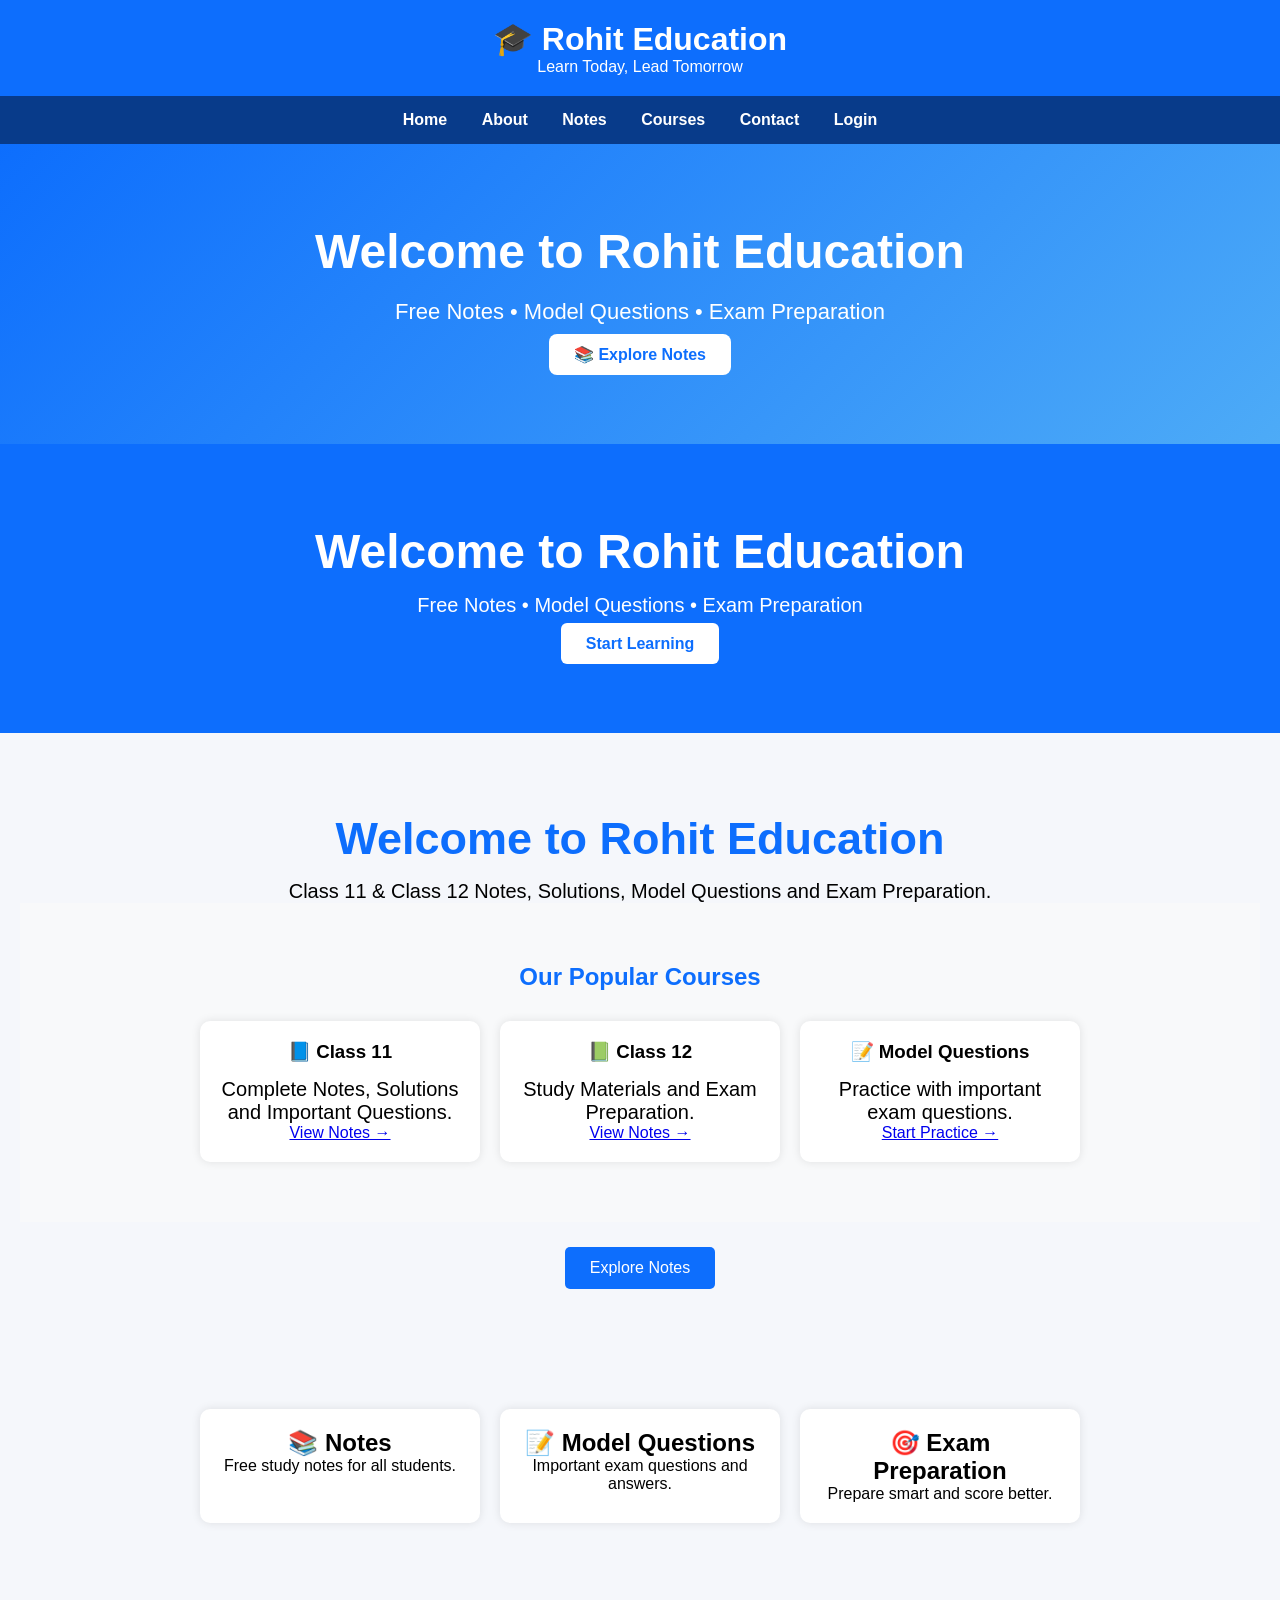
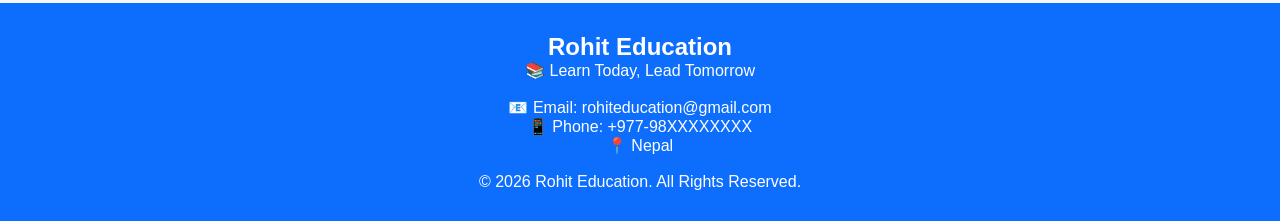
==== index.html @ b74fbb20 "Update index.html" ====
<!DOCTYPE html>
<html lang="en">
<head>
<meta charset="UTF-8">
<meta name="viewport" content="width=device-width, initial-scale=1.0">
<title>Rohit Education</title>

<style>
*{
margin:0;
padding:0;
box-sizing:border-box;
font-family:Arial,sans-serif;
}

body{
background:#f5f7fb;
}

header{
background:#0d6efd;
color:white;
padding:20px;
text-align:center;
}

nav{
background:#084298;
padding:15px;
text-align:center;
}

nav a{
color:white;
text-decoration:none;
margin:15px;
font-weight:bold;
}

nav a:hover{
color:yellow;
}

.hero{
padding:80px 20px;
text-align:center;
}

.hero h1{
font-size:45px;
color:#0d6efd;
}

.hero p{
margin-top:15px;
font-size:20px;
}

.btn{
display:inline-block;
margin-top:25px;
padding:12px 25px;
background:#0d6efd;
color:white;
text-decoration:none;
border-radius:5px;
}

.cards{
display:flex;
justify-content:center;
flex-wrap:wrap;
gap:20px;
padding:40px;
}

.card{
background:white;
width:280px;
padding:20px;
border-radius:10px;
box-shadow:0 0 10px rgba(0,0,0,.1);
text-align:center;
}

footer{
background:#212529;
color:white;
text-align:center;
padding:20px;
margin-top:40px;
}
</style>

<header style="background:#0d6efd;padding:20px;text-align:center;color:white;">
    <h1>🎓 Rohit Education</h1>
    <p>Learn Today, Lead Tomorrow</p>
</header><link rel="stylesheet" href="style.css">

<nav style="background:#083b8a;padding:15px;text-align:center;">
    <a href="index.html" style="color:white;margin:15px;text-decoration:none;">Home</a>
    <a href="about.html" style="color:white;margin:15px;text-decoration:none;">About</a>
    <a href="notes.html" style="color:white;margin:15px;text-decoration:none;">Notes</a>
    <a href="courses.html" style="color:white;margin:15px;text-decoration:none;">Courses</a>
    <a href="contact.html" style="color:white;margin:15px;text-decoration:none;">Contact</a>
    <a href="login.html" style="color:white;margin:15px;text-decoration:none;">Login</a>
</nav>

<section style="background:linear-gradient(135deg,#0d6efd,#4dabf7);color:white;text-align:center;padding:80px 20px;">
    <h1 style="font-size:48px;">Welcome to Rohit Education</h1>
    <p style="font-size:22px;margin:20px 0;">
        Free Notes • Model Questions • Exam Preparation
    </p>
    <a href="notes.html" style="background:white;color:#0d6efd;padding:12px 25px;border-radius:8px;text-decoration:none;font-weight:bold;">
        📚 Explore Notes
    </a>
</section>
</nav>
<section style="background:#0d6efd;color:white;text-align:center;padding:80px 20px;">
<h1 style="font-size:48px;">Welcome to Rohit Education</h1>
<p style="font-size:20px;margin-top:15px;">
Free Notes • Model Questions • Exam Preparation
</p>
<br>
<a href="notes.html" style="background:white;color:#0d6efd;padding:12px 25px;text-decoration:none;border-radius:6px;font-weight:bold;">
Start Learning
</a>
</section>
<section class="hero">
<h1>Welcome to Rohit Education</h1>
<p>Class 11 & Class 12 Notes, Solutions, Model Questions and Exam Preparation.</p>
<section style="padding:60px 20px;background:#f8f9fa;">
<h2 style="text-align:center;color:#0d6efd;">Our Popular Courses</h2>

<div style="display:flex;flex-wrap:wrap;justify-content:center;gap:20px;margin-top:30px;">

<div style="background:white;width:280px;padding:20px;border-radius:10px;box-shadow:0 0 10px rgba(0,0,0,.1);">
<h3>📘 Class 11</h3>
<p>Complete Notes, Solutions and Important Questions.</p>
<a href="notes.html">View Notes →</a>
</div>

<div style="background:white;width:280px;padding:20px;border-radius:10px;box-shadow:0 0 10px rgba(0,0,0,.1);">
<h3>📗 Class 12</h3>
<p>Study Materials and Exam Preparation.</p>
<a href="notes.html">View Notes →</a>
</div>

<div style="background:white;width:280px;padding:20px;border-radius:10px;box-shadow:0 0 10px rgba(0,0,0,.1);">
<h3>📝 Model Questions</h3>
<p>Practice with important exam questions.</p>
<a href="notes.html">Start Practice →</a>
</div>

</div>
</section>
<a class="btn" href="notes.html">Explore Notes</a>

</section>

<div class="cards">

<div class="card">
<h2>📚 Notes</h2>
<p>Free study notes for all students.</p>
</div>

<div class="card">
<h2>📝 Model Questions</h2>
<p>Important exam questions and answers.</p>
</div>

<div class="card">
<h2>🎯 Exam Preparation</h2>
<p>Prepare smart and score better.</p>
</div>

</div>

<footer style="background:#0d6efd;color:white;padding:30px;text-align:center;">
<h2>Rohit Education</h2>
<p>📚 Learn Today, Lead Tomorrow</p>
<br>
<p>📧 Email: rohiteducation@gmail.com</p>
<p>📱 Phone: +977-98XXXXXXXX</p>
<p>📍 Nepal</p>
<br>
<p>© 2026 Rohit Education. All Rights Reserved.</p>
</footer>



</body>
</html>
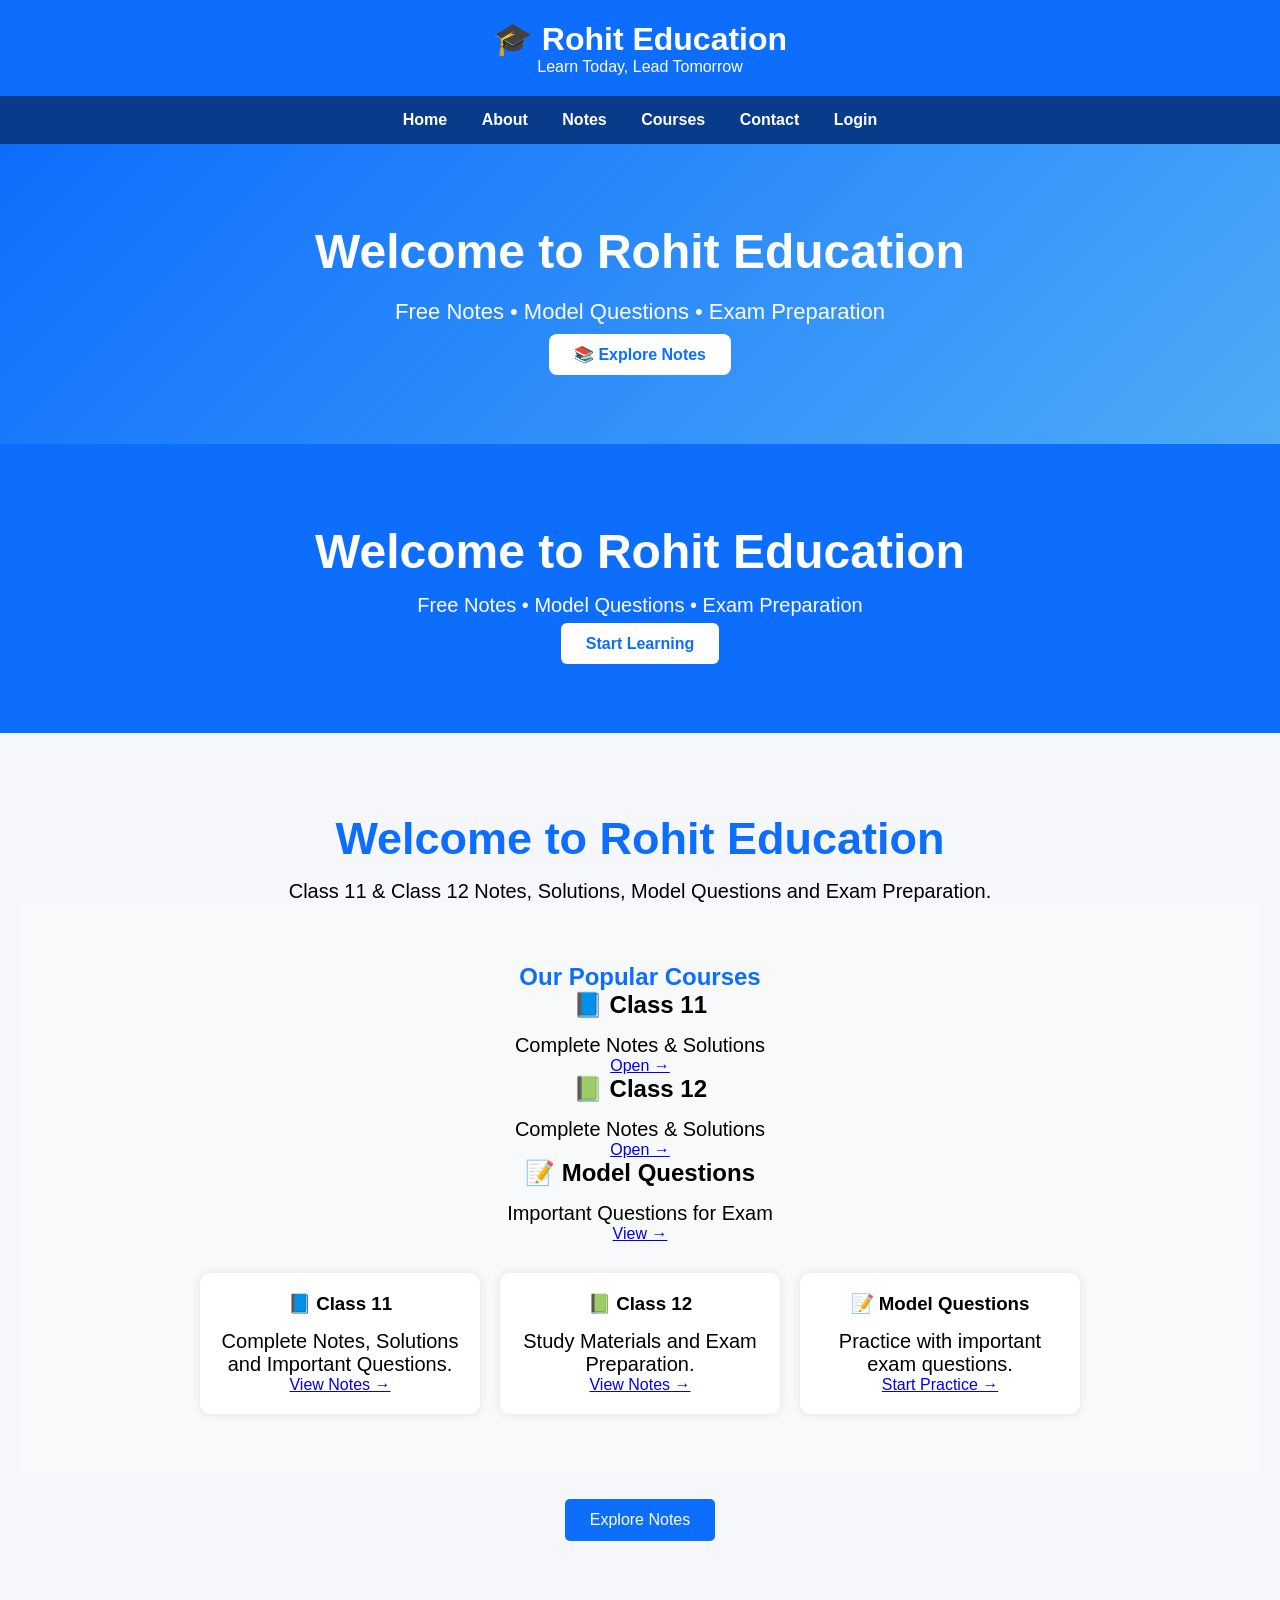
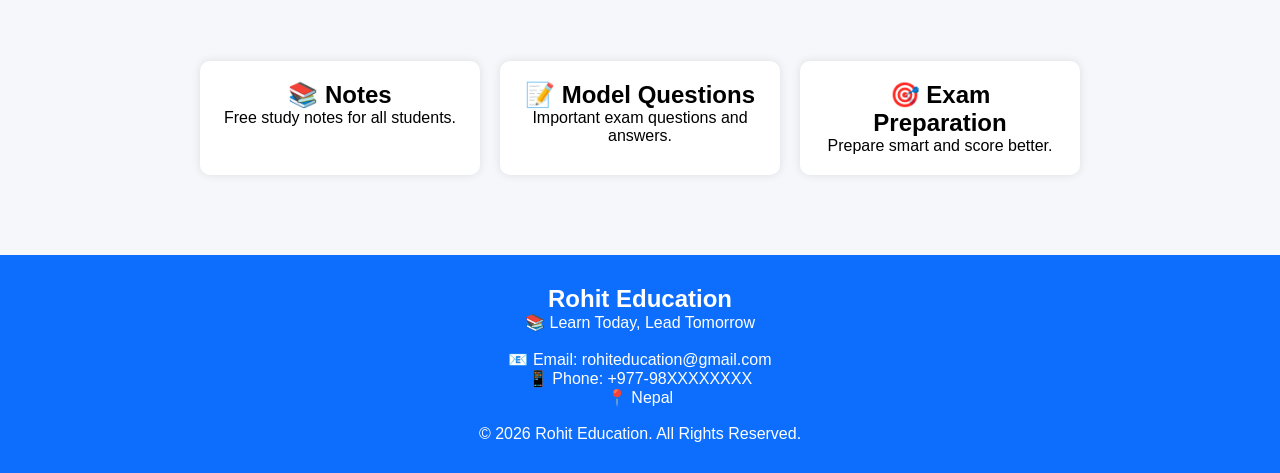
==== commit 28bdc958: "Update index.html" ====
--- a/index.html
+++ b/index.html
@@ -131,7 +131,27 @@
 <p>Class 11 & Class 12 Notes, Solutions, Model Questions and Exam Preparation.</p>
 <section style="padding:60px 20px;background:#f8f9fa;">
 <h2 style="text-align:center;color:#0d6efd;">Our Popular Courses</h2>
-
+<section class="subjects">
+
+<div class="subject">
+<h2>📘 Class 11</h2>
+<p>Complete Notes & Solutions</p>
+<a href="notes.html">Open →</a>
+</div>
+
+<div class="subject">
+<h2>📗 Class 12</h2>
+<p>Complete Notes & Solutions</p>
+<a href="notes.html">Open →</a>
+</div>
+
+<div class="subject">
+<h2>📝 Model Questions</h2>
+<p>Important Questions for Exam</p>
+<a href="notes.html">View →</a>
+</div>
+
+</section>
 <div style="display:flex;flex-wrap:wrap;justify-content:center;gap:20px;margin-top:30px;">
 
 <div style="background:white;width:280px;padding:20px;border-radius:10px;box-shadow:0 0 10px rgba(0,0,0,.1);">
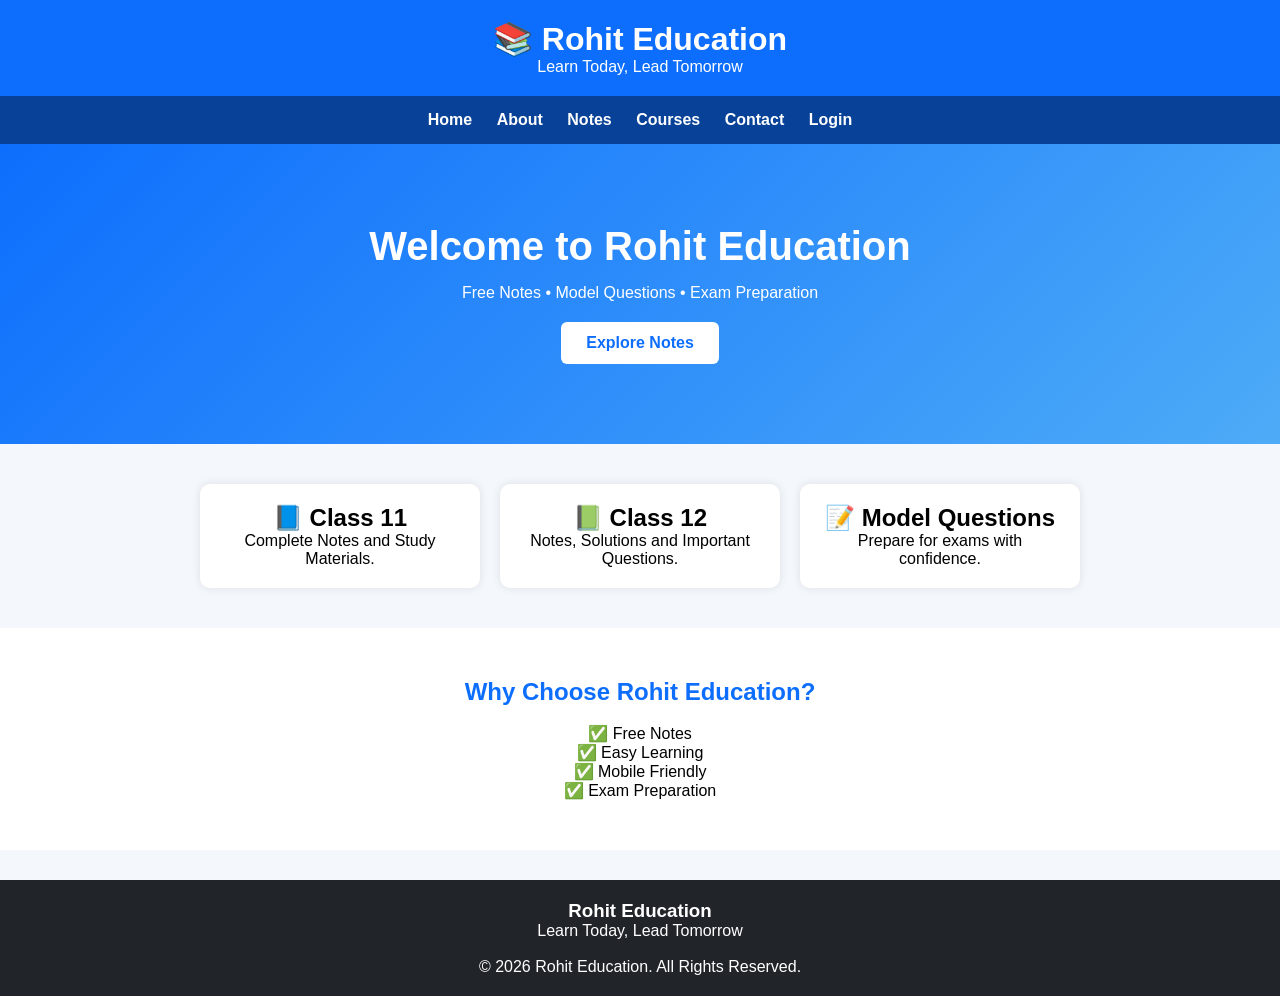
==== commit 4def8887: "Update index.html" ====
--- a/index.html
+++ b/index.html
@@ -14,7 +14,7 @@
 }
 
 body{
-background:#f5f7fb;
+background:#f4f8fc;
 }
 
 header{
@@ -33,45 +33,39 @@
 nav a{
 color:white;
 text-decoration:none;
-margin:15px;
+margin:10px;
 font-weight:bold;
 }
 
-nav a:hover{
-color:yellow;
-}
-
 .hero{
+background:linear-gradient(135deg,#0d6efd,#4dabf7);
+color:white;
+text-align:center;
 padding:80px 20px;
-text-align:center;
 }
 
 .hero h1{
-font-size:45px;
-color:#0d6efd;
-}
-
-.hero p{
-margin-top:15px;
-font-size:20px;
+font-size:40px;
+margin-bottom:15px;
 }
 
 .btn{
 display:inline-block;
-margin-top:25px;
+margin-top:20px;
 padding:12px 25px;
-background:#0d6efd;
-color:white;
+background:white;
+color:#0d6efd;
 text-decoration:none;
-border-radius:5px;
+border-radius:6px;
+font-weight:bold;
 }
 
 .cards{
 display:flex;
+flex-wrap:wrap;
 justify-content:center;
-flex-wrap:wrap;
 gap:20px;
-padding:40px;
+padding:40px 20px;
 }
 
 .card{
@@ -88,127 +82,71 @@
 color:white;
 text-align:center;
 padding:20px;
-margin-top:40px;
+margin-top:30px;
 }
 </style>
 
-<header style="background:#0d6efd;padding:20px;text-align:center;color:white;">
-    <h1>🎓 Rohit Education</h1>
-    <p>Learn Today, Lead Tomorrow</p>
-</header><link rel="stylesheet" href="style.css">
+</head>
 
-<nav style="background:#083b8a;padding:15px;text-align:center;">
-    <a href="index.html" style="color:white;margin:15px;text-decoration:none;">Home</a>
-    <a href="about.html" style="color:white;margin:15px;text-decoration:none;">About</a>
-    <a href="notes.html" style="color:white;margin:15px;text-decoration:none;">Notes</a>
-    <a href="courses.html" style="color:white;margin:15px;text-decoration:none;">Courses</a>
-    <a href="contact.html" style="color:white;margin:15px;text-decoration:none;">Contact</a>
-    <a href="login.html" style="color:white;margin:15px;text-decoration:none;">Login</a>
+<body>
+
+<header>
+<h1>📚 Rohit Education</h1>
+<p>Learn Today, Lead Tomorrow</p>
+</header>
+
+<nav>
+<a href="index.html">Home</a>
+<a href="about.html">About</a>
+<a href="notes.html">Notes</a>
+<a href="courses.html">Courses</a>
+<a href="contact.html">Contact</a>
+<a href="login.html">Login</a>
 </nav>
 
-<section style="background:linear-gradient(135deg,#0d6efd,#4dabf7);color:white;text-align:center;padding:80px 20px;">
-    <h1 style="font-size:48px;">Welcome to Rohit Education</h1>
-    <p style="font-size:22px;margin:20px 0;">
-        Free Notes • Model Questions • Exam Preparation
-    </p>
-    <a href="notes.html" style="background:white;color:#0d6efd;padding:12px 25px;border-radius:8px;text-decoration:none;font-weight:bold;">
-        📚 Explore Notes
-    </a>
-</section>
-</nav>
-<section style="background:#0d6efd;color:white;text-align:center;padding:80px 20px;">
-<h1 style="font-size:48px;">Welcome to Rohit Education</h1>
-<p style="font-size:20px;margin-top:15px;">
-Free Notes • Model Questions • Exam Preparation
-</p>
-<br>
-<a href="notes.html" style="background:white;color:#0d6efd;padding:12px 25px;text-decoration:none;border-radius:6px;font-weight:bold;">
-Start Learning
-</a>
-</section>
 <section class="hero">
 <h1>Welcome to Rohit Education</h1>
-<p>Class 11 & Class 12 Notes, Solutions, Model Questions and Exam Preparation.</p>
-<section style="padding:60px 20px;background:#f8f9fa;">
-<h2 style="text-align:center;color:#0d6efd;">Our Popular Courses</h2>
-<section class="subjects">
 
-<div class="subject">
-<h2>📘 Class 11</h2>
-<p>Complete Notes & Solutions</p>
-<a href="notes.html">Open →</a>
-</div>
+<p>Free Notes • Model Questions • Exam Preparation</p>
 
-<div class="subject">
-<h2>📗 Class 12</h2>
-<p>Complete Notes & Solutions</p>
-<a href="notes.html">Open →</a>
-</div>
-
-<div class="subject">
-<h2>📝 Model Questions</h2>
-<p>Important Questions for Exam</p>
-<a href="notes.html">View →</a>
-</div>
-
-</section>
-<div style="display:flex;flex-wrap:wrap;justify-content:center;gap:20px;margin-top:30px;">
-
-<div style="background:white;width:280px;padding:20px;border-radius:10px;box-shadow:0 0 10px rgba(0,0,0,.1);">
-<h3>📘 Class 11</h3>
-<p>Complete Notes, Solutions and Important Questions.</p>
-<a href="notes.html">View Notes →</a>
-</div>
-
-<div style="background:white;width:280px;padding:20px;border-radius:10px;box-shadow:0 0 10px rgba(0,0,0,.1);">
-<h3>📗 Class 12</h3>
-<p>Study Materials and Exam Preparation.</p>
-<a href="notes.html">View Notes →</a>
-</div>
-
-<div style="background:white;width:280px;padding:20px;border-radius:10px;box-shadow:0 0 10px rgba(0,0,0,.1);">
-<h3>📝 Model Questions</h3>
-<p>Practice with important exam questions.</p>
-<a href="notes.html">Start Practice →</a>
-</div>
-
-</div>
-</section>
-<a class="btn" href="notes.html">Explore Notes</a>
+<a href="notes.html" class="btn">Explore Notes</a>
 
 </section>
 
-<div class="cards">
+<section class="cards">
 
 <div class="card">
-<h2>📚 Notes</h2>
-<p>Free study notes for all students.</p>
+<h2>📘 Class 11</h2>
+<p>Complete Notes and Study Materials.</p>
+</div>
+
+<div class="card">
+<h2>📗 Class 12</h2>
+<p>Notes, Solutions and Important Questions.</p>
 </div>
 
 <div class="card">
 <h2>📝 Model Questions</h2>
-<p>Important exam questions and answers.</p>
+<p>Prepare for exams with confidence.</p>
 </div>
 
-<div class="card">
-<h2>🎯 Exam Preparation</h2>
-<p>Prepare smart and score better.</p>
-</div>
+</section>
 
-</div>
+<section style="padding:50px;text-align:center;background:white;">
+<h2 style="color:#0d6efd;">Why Choose Rohit Education?</h2>
+<br>
+<p>✅ Free Notes</p>
+<p>✅ Easy Learning</p>
+<p>✅ Mobile Friendly</p>
+<p>✅ Exam Preparation</p>
+</section>
 
-<footer style="background:#0d6efd;color:white;padding:30px;text-align:center;">
-<h2>Rohit Education</h2>
-<p>📚 Learn Today, Lead Tomorrow</p>
-<br>
-<p>📧 Email: rohiteducation@gmail.com</p>
-<p>📱 Phone: +977-98XXXXXXXX</p>
-<p>📍 Nepal</p>
+<footer>
+<h3>Rohit Education</h3>
+<p>Learn Today, Lead Tomorrow</p>
 <br>
 <p>© 2026 Rohit Education. All Rights Reserved.</p>
 </footer>
 
-
-
 </body>
 </html>
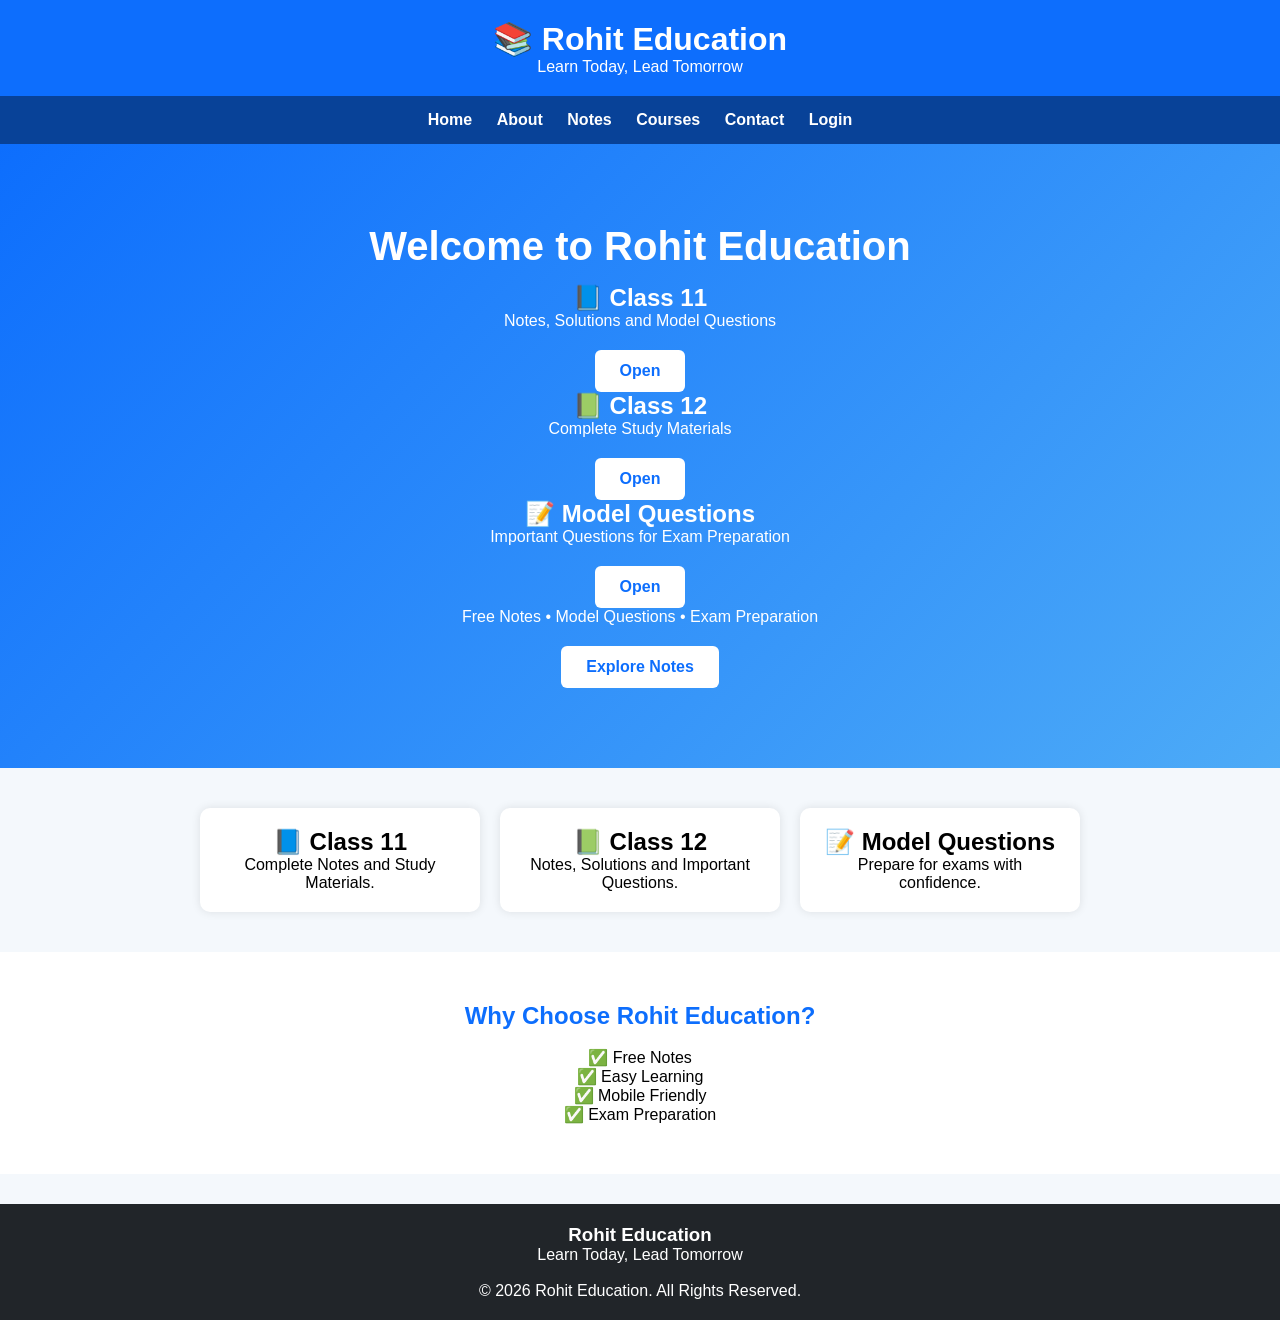
==== commit 98dd597a: "Update index.html" ====
--- a/index.html
+++ b/index.html
@@ -106,7 +106,27 @@
 
 <section class="hero">
 <h1>Welcome to Rohit Education</h1>
+<section class="subjects">
 
+<div class="subject">
+<h2>📘 Class 11</h2>
+<p>Notes, Solutions and Model Questions</p>
+<a href="notes.html" class="btn">Open</a>
+</div>
+
+<div class="subject">
+<h2>📗 Class 12</h2>
+<p>Complete Study Materials</p>
+<a href="notes.html" class="btn">Open</a>
+</div>
+
+<div class="subject">
+<h2>📝 Model Questions</h2>
+<p>Important Questions for Exam Preparation</p>
+<a href="notes.html" class="btn">Open</a>
+</div>
+
+</section>
 <p>Free Notes • Model Questions • Exam Preparation</p>
 
 <a href="notes.html" class="btn">Explore Notes</a>
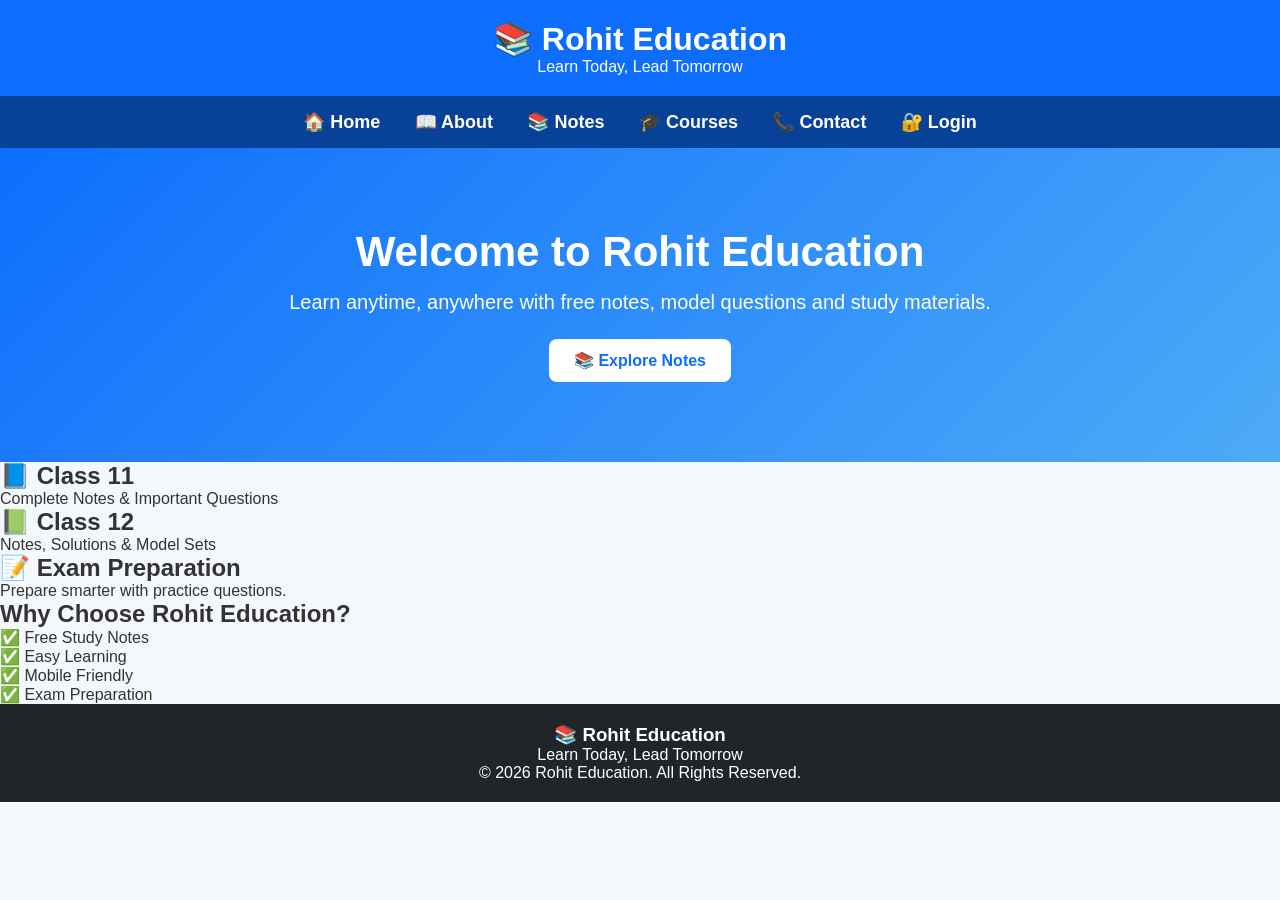
==== commit f430022b: "Update index.html" ====
--- a/index.html
+++ b/index.html
@@ -1,3 +1,4 @@
+
 <!DOCTYPE html>
 <html lang="en">
 <head>
@@ -5,168 +6,81 @@
 <meta name="viewport" content="width=device-width, initial-scale=1.0">
 <title>Rohit Education</title>
 
-<style>
-*{
-margin:0;
-padding:0;
-box-sizing:border-box;
-font-family:Arial,sans-serif;
-}
-
-body{
-background:#f4f8fc;
-}
-
-header{
-background:#0d6efd;
-color:white;
-padding:20px;
-text-align:center;
-}
-
-nav{
-background:#084298;
-padding:15px;
-text-align:center;
-}
-
-nav a{
-color:white;
-text-decoration:none;
-margin:10px;
-font-weight:bold;
-}
-
-.hero{
-background:linear-gradient(135deg,#0d6efd,#4dabf7);
-color:white;
-text-align:center;
-padding:80px 20px;
-}
-
-.hero h1{
-font-size:40px;
-margin-bottom:15px;
-}
-
-.btn{
-display:inline-block;
-margin-top:20px;
-padding:12px 25px;
-background:white;
-color:#0d6efd;
-text-decoration:none;
-border-radius:6px;
-font-weight:bold;
-}
-
-.cards{
-display:flex;
-flex-wrap:wrap;
-justify-content:center;
-gap:20px;
-padding:40px 20px;
-}
-
-.card{
-background:white;
-width:280px;
-padding:20px;
-border-radius:10px;
-box-shadow:0 0 10px rgba(0,0,0,.1);
-text-align:center;
-}
-
-footer{
-background:#212529;
-color:white;
-text-align:center;
-padding:20px;
-margin-top:30px;
-}
-</style>
-
+<link rel="stylesheet" href="style.css">
 </head>
 
 <body>
 
 <header>
+<div class="logo">
 <h1>📚 Rohit Education</h1>
 <p>Learn Today, Lead Tomorrow</p>
+</div>
 </header>
 
 <nav>
-<a href="index.html">Home</a>
-<a href="about.html">About</a>
-<a href="notes.html">Notes</a>
-<a href="courses.html">Courses</a>
-<a href="contact.html">Contact</a>
-<a href="login.html">Login</a>
+<a href="index.html">🏠 Home</a>
+<a href="about.html">📖 About</a>
+<a href="notes.html">📚 Notes</a>
+<a href="courses.html">🎓 Courses</a>
+<a href="contact.html">📞 Contact</a>
+<a href="login.html">🔐 Login</a>
 </nav>
 
 <section class="hero">
 <h1>Welcome to Rohit Education</h1>
+
+<p>
+Learn anytime, anywhere with free notes, model questions and study materials.
+</p>
+
+<a href="notes.html" class="btn">📚 Explore Notes</a>
+
+</section>
+
 <section class="subjects">
 
 <div class="subject">
 <h2>📘 Class 11</h2>
-<p>Notes, Solutions and Model Questions</p>
-<a href="notes.html" class="btn">Open</a>
+<p>Complete Notes & Important Questions</p>
 </div>
 
 <div class="subject">
 <h2>📗 Class 12</h2>
-<p>Complete Study Materials</p>
-<a href="notes.html" class="btn">Open</a>
+<p>Notes, Solutions & Model Sets</p>
 </div>
 
 <div class="subject">
-<h2>📝 Model Questions</h2>
-<p>Important Questions for Exam Preparation</p>
-<a href="notes.html" class="btn">Open</a>
-</div>
-
-</section>
-<p>Free Notes • Model Questions • Exam Preparation</p>
-
-<a href="notes.html" class="btn">Explore Notes</a>
-
-</section>
-
-<section class="cards">
-
-<div class="card">
-<h2>📘 Class 11</h2>
-<p>Complete Notes and Study Materials.</p>
-</div>
-
-<div class="card">
-<h2>📗 Class 12</h2>
-<p>Notes, Solutions and Important Questions.</p>
-</div>
-
-<div class="card">
-<h2>📝 Model Questions</h2>
-<p>Prepare for exams with confidence.</p>
+<h2>📝 Exam Preparation</h2>
+<p>Prepare smarter with practice questions.</p>
 </div>
 
 </section>
 
-<section style="padding:50px;text-align:center;background:white;">
-<h2 style="color:#0d6efd;">Why Choose Rohit Education?</h2>
-<br>
-<p>✅ Free Notes</p>
-<p>✅ Easy Learning</p>
-<p>✅ Mobile Friendly</p>
-<p>✅ Exam Preparation</p>
+<section class="why">
+
+<h2>Why Choose Rohit Education?</h2>
+
+<ul>
+<li>✅ Free Study Notes</li>
+<li>✅ Easy Learning</li>
+<li>✅ Mobile Friendly</li>
+<li>✅ Exam Preparation</li>
+</ul>
+
 </section>
 
 <footer>
-<h3>Rohit Education</h3>
+
+<h3>📚 Rohit Education</h3>
+
 <p>Learn Today, Lead Tomorrow</p>
-<br>
+
 <p>© 2026 Rohit Education. All Rights Reserved.</p>
+
 </footer>
+
+<script src="script.js"></script>
 
 </body>
 </html>
--- a/style.css
+++ b/style.css
@@ -0,0 +1,70 @@
+*{
+    margin:0;
+    padding:0;
+    box-sizing:border-box;
+    font-family:Arial,sans-serif;
+}
+
+body{
+    background:#f4f8fc;
+    color:#333;
+}
+
+header{
+    background:#0d6efd;
+    color:white;
+    text-align:center;
+    padding:20px;
+}
+
+nav{
+    background:#084298;
+    text-align:center;
+    padding:15px;
+}
+
+nav a{
+    color:white;
+    text-decoration:none;
+    margin:15px;
+    font-size:18px;
+    font-weight:bold;
+}
+
+nav a:hover{
+    color:#ffd43b;
+}
+
+.hero{
+    background:linear-gradient(135deg,#0d6efd,#4dabf7);
+    color:white;
+    text-align:center;
+    padding:80px 20px;
+}
+
+.hero h1{
+    font-size:42px;
+}
+
+.hero p{
+    margin-top:15px;
+    font-size:20px;
+}
+
+.btn{
+    display:inline-block;
+    margin-top:25px;
+    padding:12px 25px;
+    background:white;
+    color:#0d6efd;
+    text-decoration:none;
+    border-radius:8px;
+    font-weight:bold;
+}
+
+footer{
+    background:#212529;
+    color:white;
+    text-align:center;
+    padding:20px;
+}
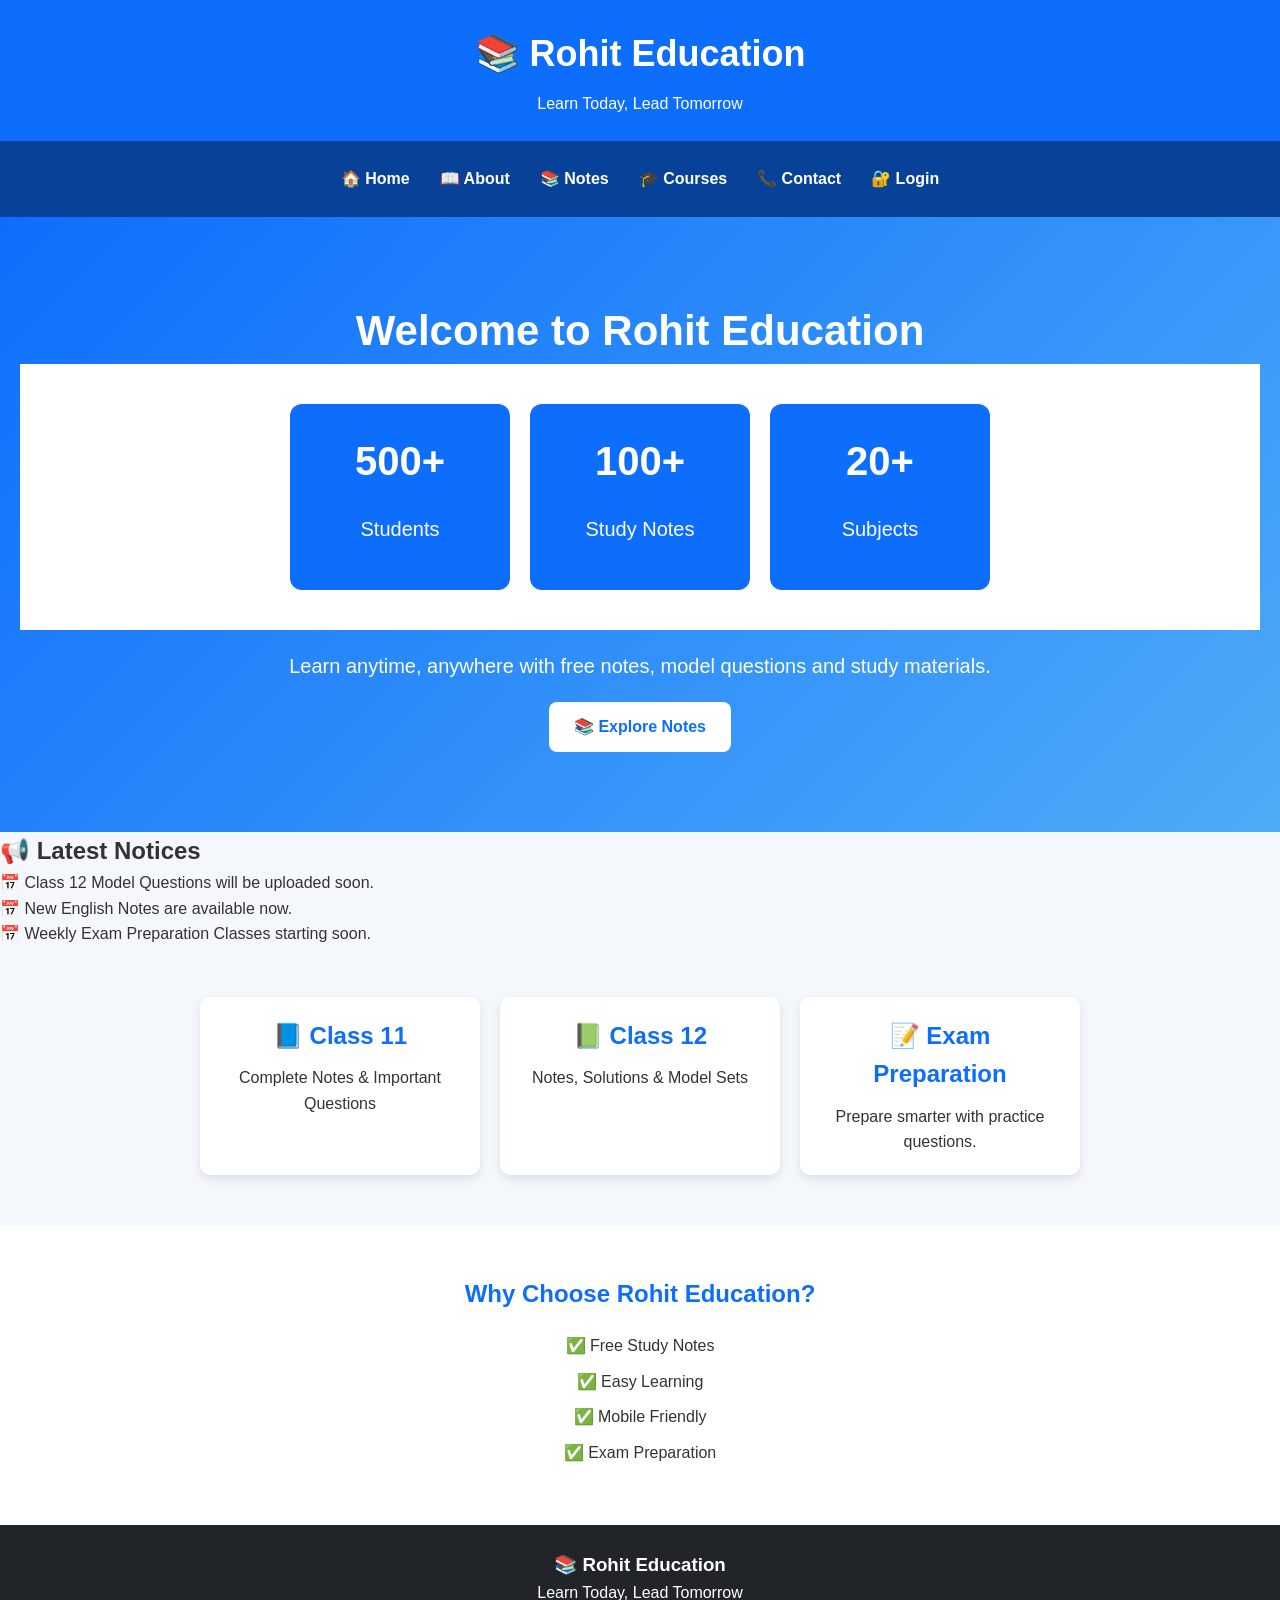
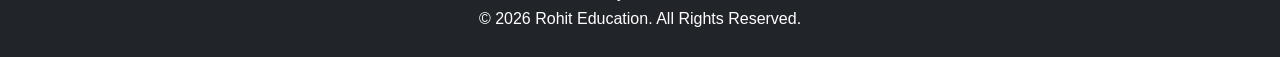
==== commit 45218412: "Update index.html" ====
--- a/index.html
+++ b/index.html
@@ -29,7 +29,22 @@
 
 <section class="hero">
 <h1>Welcome to Rohit Education</h1>
+<section class="stats">
+  <div class="stat">
+    <h2>500+</h2>
+    <p>Students</p>
+  </div>
 
+  <div class="stat">
+    <h2>100+</h2>
+    <p>Study Notes</p>
+  </div>
+
+  <div class="stat">
+    <h2>20+</h2>
+    <p>Subjects</p>
+  </div>
+</section>
 <p>
 Learn anytime, anywhere with free notes, model questions and study materials.
 </p>
@@ -37,7 +52,23 @@
 <a href="notes.html" class="btn">📚 Explore Notes</a>
 
 </section>
+<section class="notice">
 
+<h2>📢 Latest Notices</h2>
+
+<div class="notice-box">
+<p>📅 Class 12 Model Questions will be uploaded soon.</p>
+</div>
+
+<div class="notice-box">
+<p>📅 New English Notes are available now.</p>
+</div>
+
+<div class="notice-box">
+<p>📅 Weekly Exam Preparation Classes starting soon.</p>
+</div>
+
+  </section>
 <section class="subjects">
 
 <div class="subject">
--- a/style.css
+++ b/style.css
@@ -1,70 +1,142 @@
 *{
-    margin:0;
-    padding:0;
-    box-sizing:border-box;
-    font-family:Arial,sans-serif;
+  margin:0;
+  padding:0;
+  box-sizing:border-box;
+  font-family:Arial, sans-serif;
 }
 
 body{
-    background:#f4f8fc;
-    color:#333;
+  background:#f4f8fc;
+  color:#333;
+  line-height:1.6;
 }
 
 header{
-    background:#0d6efd;
-    color:white;
-    text-align:center;
-    padding:20px;
+  background:#0d6efd;
+  color:white;
+  text-align:center;
+  padding:25px;
+}
+
+header h1{
+  font-size:36px;
+}
+
+header p{
+  margin-top:8px;
 }
 
 nav{
-    background:#084298;
-    text-align:center;
-    padding:15px;
+  background:#084298;
+  display:flex;
+  justify-content:center;
+  flex-wrap:wrap;
+  padding:15px;
 }
 
 nav a{
-    color:white;
-    text-decoration:none;
-    margin:15px;
-    font-size:18px;
-    font-weight:bold;
+  color:white;
+  text-decoration:none;
+  margin:10px 15px;
+  font-weight:bold;
 }
 
 nav a:hover{
-    color:#ffd43b;
+  color:#ffd43b;
 }
 
 .hero{
-    background:linear-gradient(135deg,#0d6efd,#4dabf7);
-    color:white;
-    text-align:center;
-    padding:80px 20px;
+  background:linear-gradient(135deg,#0d6efd,#4dabf7);
+  color:white;
+  text-align:center;
+  padding:80px 20px;
 }
 
 .hero h1{
-    font-size:42px;
+  font-size:42px;
 }
 
 .hero p{
-    margin-top:15px;
-    font-size:20px;
+  margin:20px 0;
+  font-size:20px;
 }
 
 .btn{
-    display:inline-block;
-    margin-top:25px;
-    padding:12px 25px;
-    background:white;
-    color:#0d6efd;
-    text-decoration:none;
-    border-radius:8px;
-    font-weight:bold;
+  display:inline-block;
+  background:white;
+  color:#0d6efd;
+  padding:12px 25px;
+  text-decoration:none;
+  border-radius:8px;
+  font-weight:bold;
+}
+
+.subjects{
+  display:flex;
+  justify-content:center;
+  flex-wrap:wrap;
+  gap:20px;
+  padding:50px 20px;
+}
+
+.subject{
+  background:white;
+  width:280px;
+  padding:20px;
+  border-radius:10px;
+  box-shadow:0 4px 10px rgba(0,0,0,.1);
+  text-align:center;
+}
+
+.subject h2{
+  color:#0d6efd;
+  margin-bottom:10px;
+}
+
+.why{
+  background:white;
+  padding:50px 20px;
+  text-align:center;
+}
+
+.why h2{
+  color:#0d6efd;
+  margin-bottom:20px;
+}
+
+.why ul{
+  list-style:none;
+}
+
+.why li{
+  margin:10px 0;
 }
 
 footer{
-    background:#212529;
-    color:white;
-    text-align:center;
-    padding:20px;
+  background:#212529;
+  color:white;
+  text-align:center;
+  padding:25px;
+    }
+.stats{
+  display:flex;
+  justify-content:center;
+  flex-wrap:wrap;
+  gap:20px;
+  background:#ffffff;
+  padding:40px 20px;
 }
+
+.stat{
+  width:220px;
+  background:#0d6efd;
+  color:white;
+  text-align:center;
+  padding:25px;
+  border-radius:12px;
+}
+
+.stat h2{
+  font-size:40px;
+  margin-bottom:10px;
+}
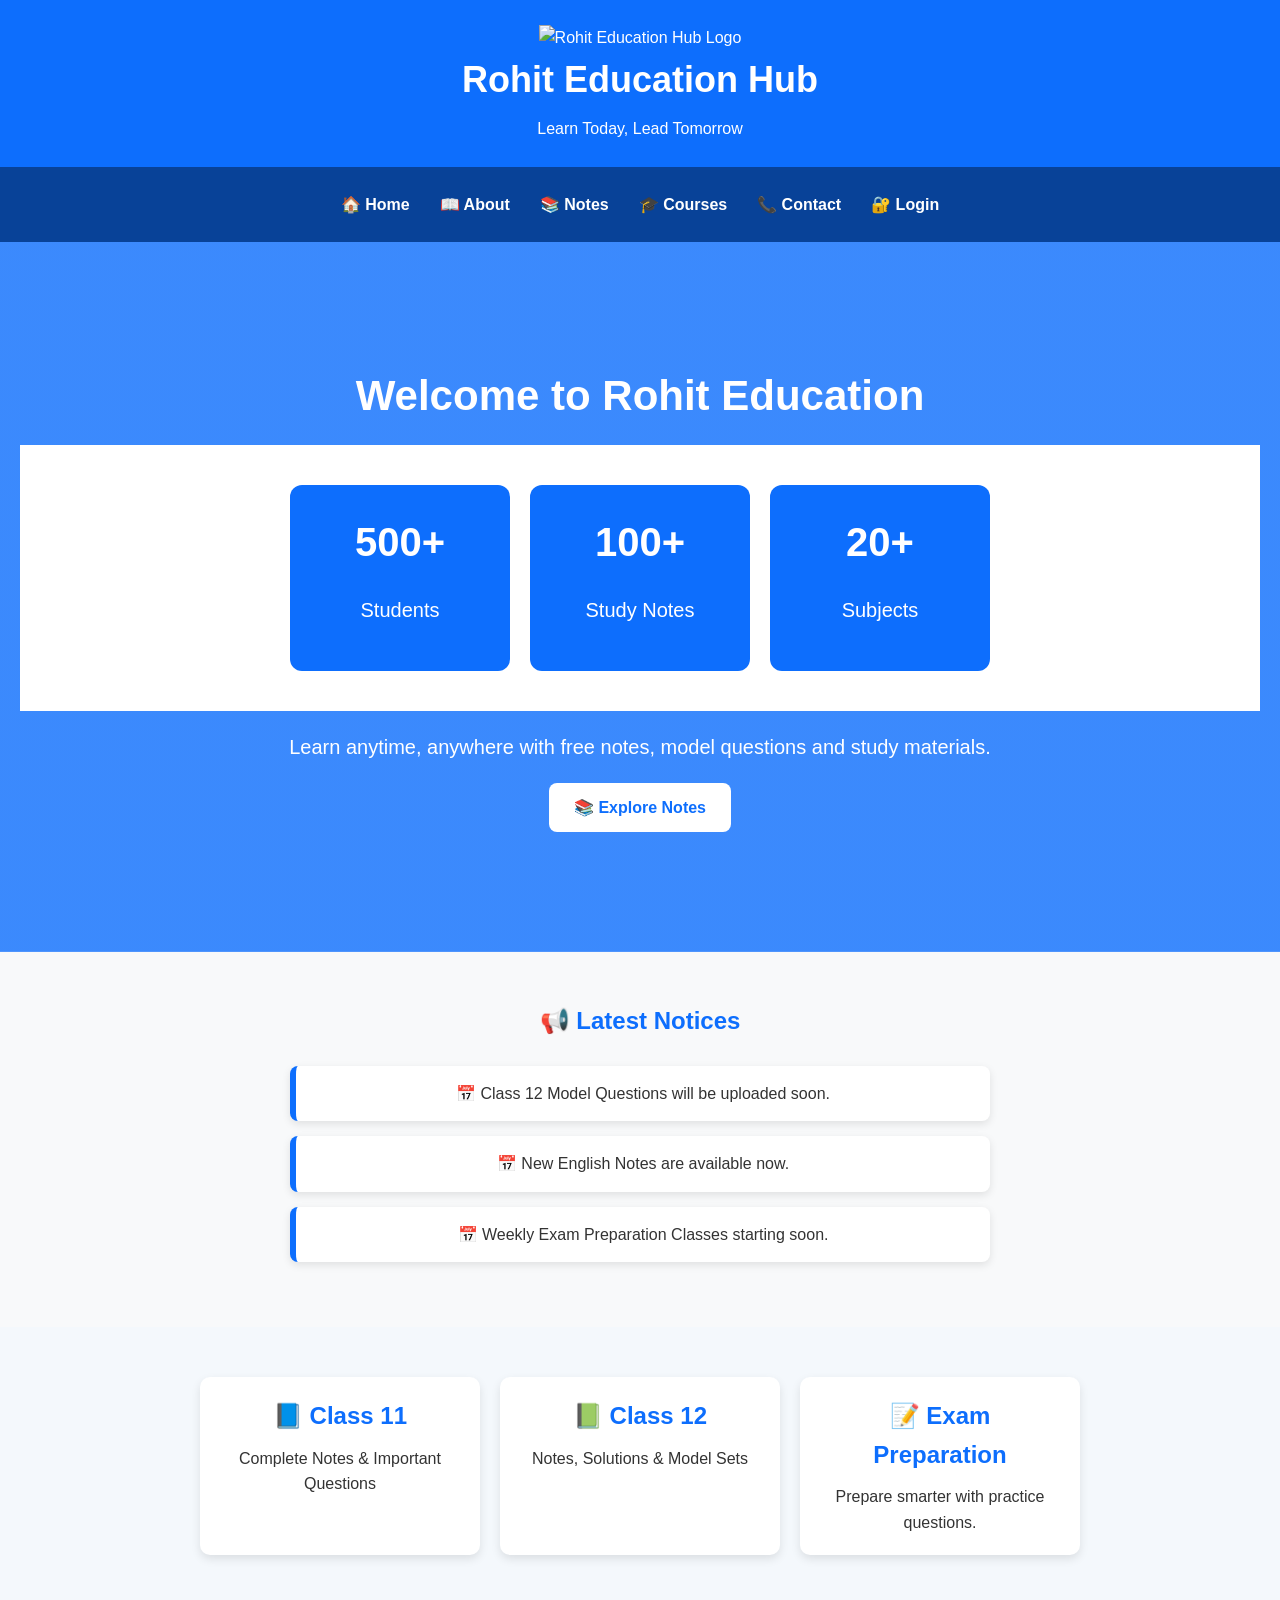
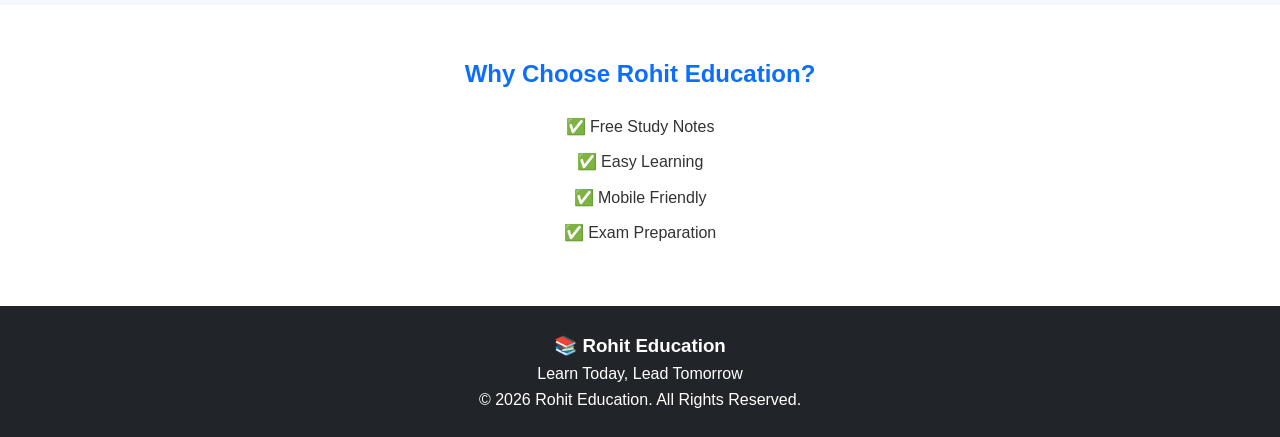
==== commit 7b5f0c5b: "Update index.html" ====
--- a/index.html
+++ b/index.html
@@ -13,8 +13,9 @@
 
 <header>
 <div class="logo">
-<h1>📚 Rohit Education</h1>
-<p>Learn Today, Lead Tomorrow</p>
+    <img src="logo.png" alt="Rohit Education Hub Logo" width="120">
+    <h1>Rohit Education Hub</h1>
+    <p>Learn Today, Lead Tomorrow</p>
 </div>
 </header>
 
--- a/style.css
+++ b/style.css
@@ -46,10 +46,23 @@
 }
 
 .hero{
-  background:linear-gradient(135deg,#0d6efd,#4dabf7);
-  color:white;
-  text-align:center;
-  padding:80px 20px;
+    background:linear-gradient(rgba(13,110,253,0.8),rgba(13,110,253,0.8)),
+    url("https://images.unsplash.com/photo-1524995997946-a1c2e315a42f");
+    background-size:cover;
+    background-position:center;
+    color:white;
+    text-align:center;
+    padding:120px 20px;
+}
+
+.hero h1{
+    font-size:50px;
+    margin-bottom:15px;
+}
+
+.hero p{
+    font-size:22px;
+    margin-bottom:25px;
 }
 
 .hero h1{
@@ -78,7 +91,26 @@
   gap:20px;
   padding:50px 20px;
 }
+.notice{
+padding:50px 20px;
+background:#f8f9fa;
+text-align:center;
+}
 
+.notice h2{
+color:#0d6efd;
+margin-bottom:25px;
+}
+
+.notice-box{
+background:white;
+max-width:700px;
+margin:15px auto;
+padding:15px;
+border-left:6px solid #0d6efd;
+border-radius:8px;
+box-shadow:0 3px 8px rgba(0,0,0,.1);
+}
 .subject{
   background:white;
   width:280px;
@@ -140,3 +172,9 @@
   font-size:40px;
   margin-bottom:10px;
 }
+.subject:hover,
+.stat:hover,
+.notice-box:hover{
+    transform:translateY(-5px);
+    transition:0.3s;
+  }
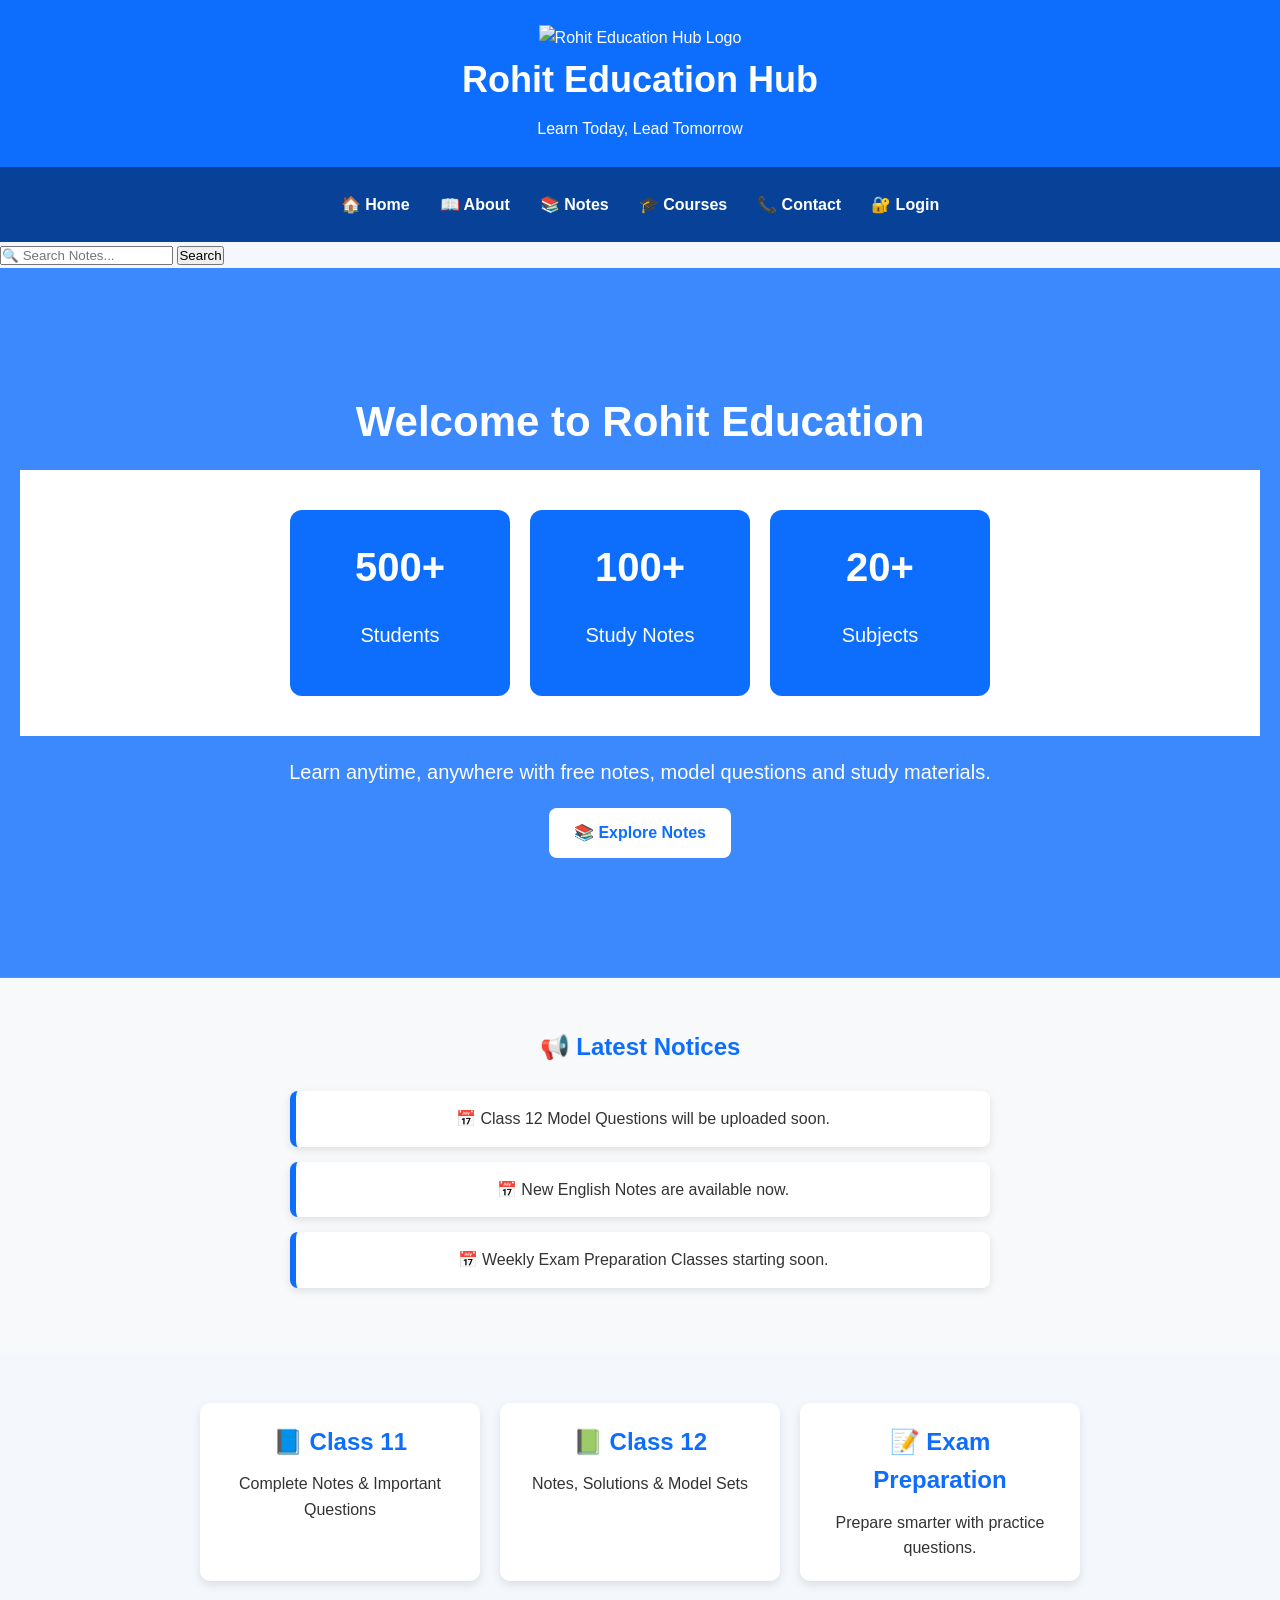
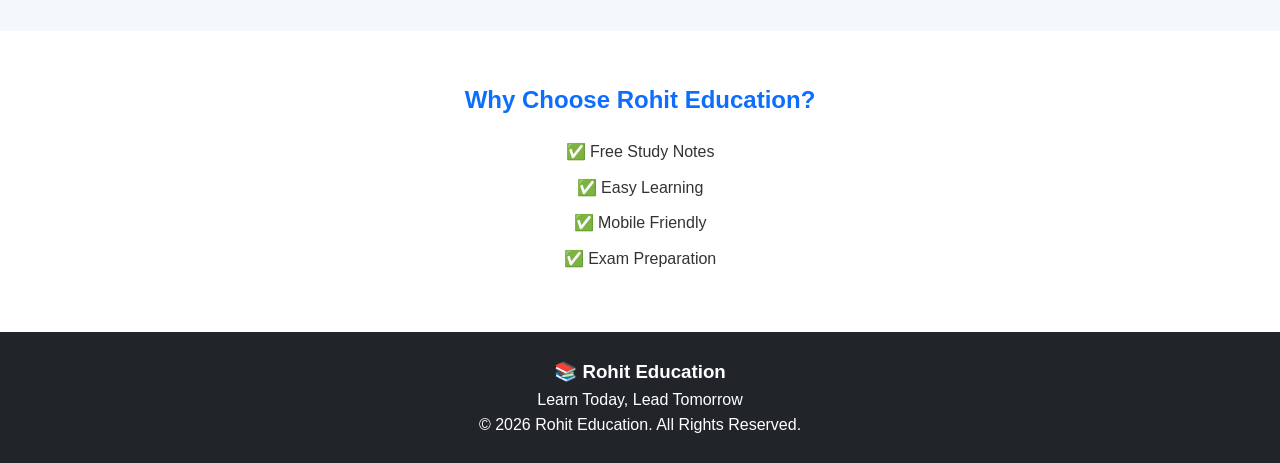
==== commit be7ac688: "Update index.html" ====
--- a/index.html
+++ b/index.html
@@ -27,7 +27,10 @@
 <a href="contact.html">📞 Contact</a>
 <a href="login.html">🔐 Login</a>
 </nav>
-
+<section class="search-box">
+    <input type="text" placeholder="🔍 Search Notes...">
+    <button>Search</button>
+</section>
 <section class="hero">
 <h1>Welcome to Rohit Education</h1>
 <section class="stats">
